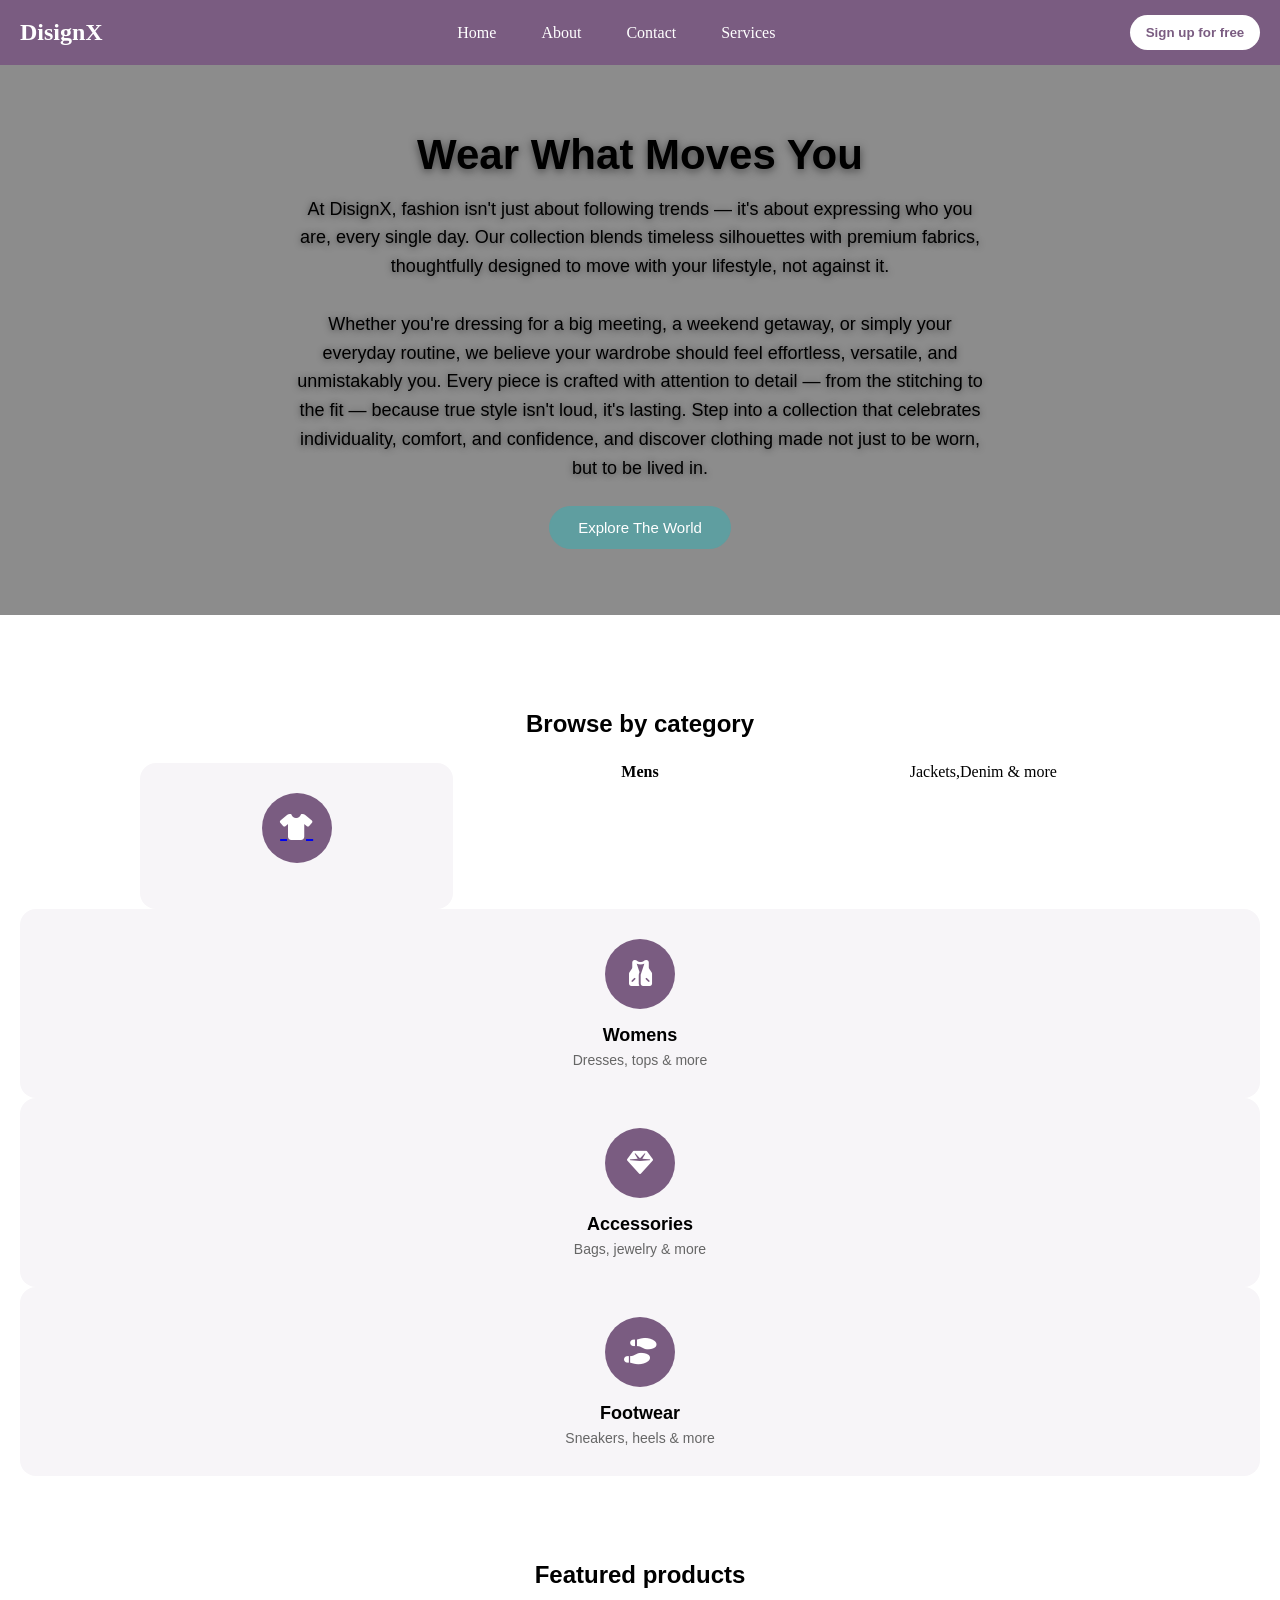
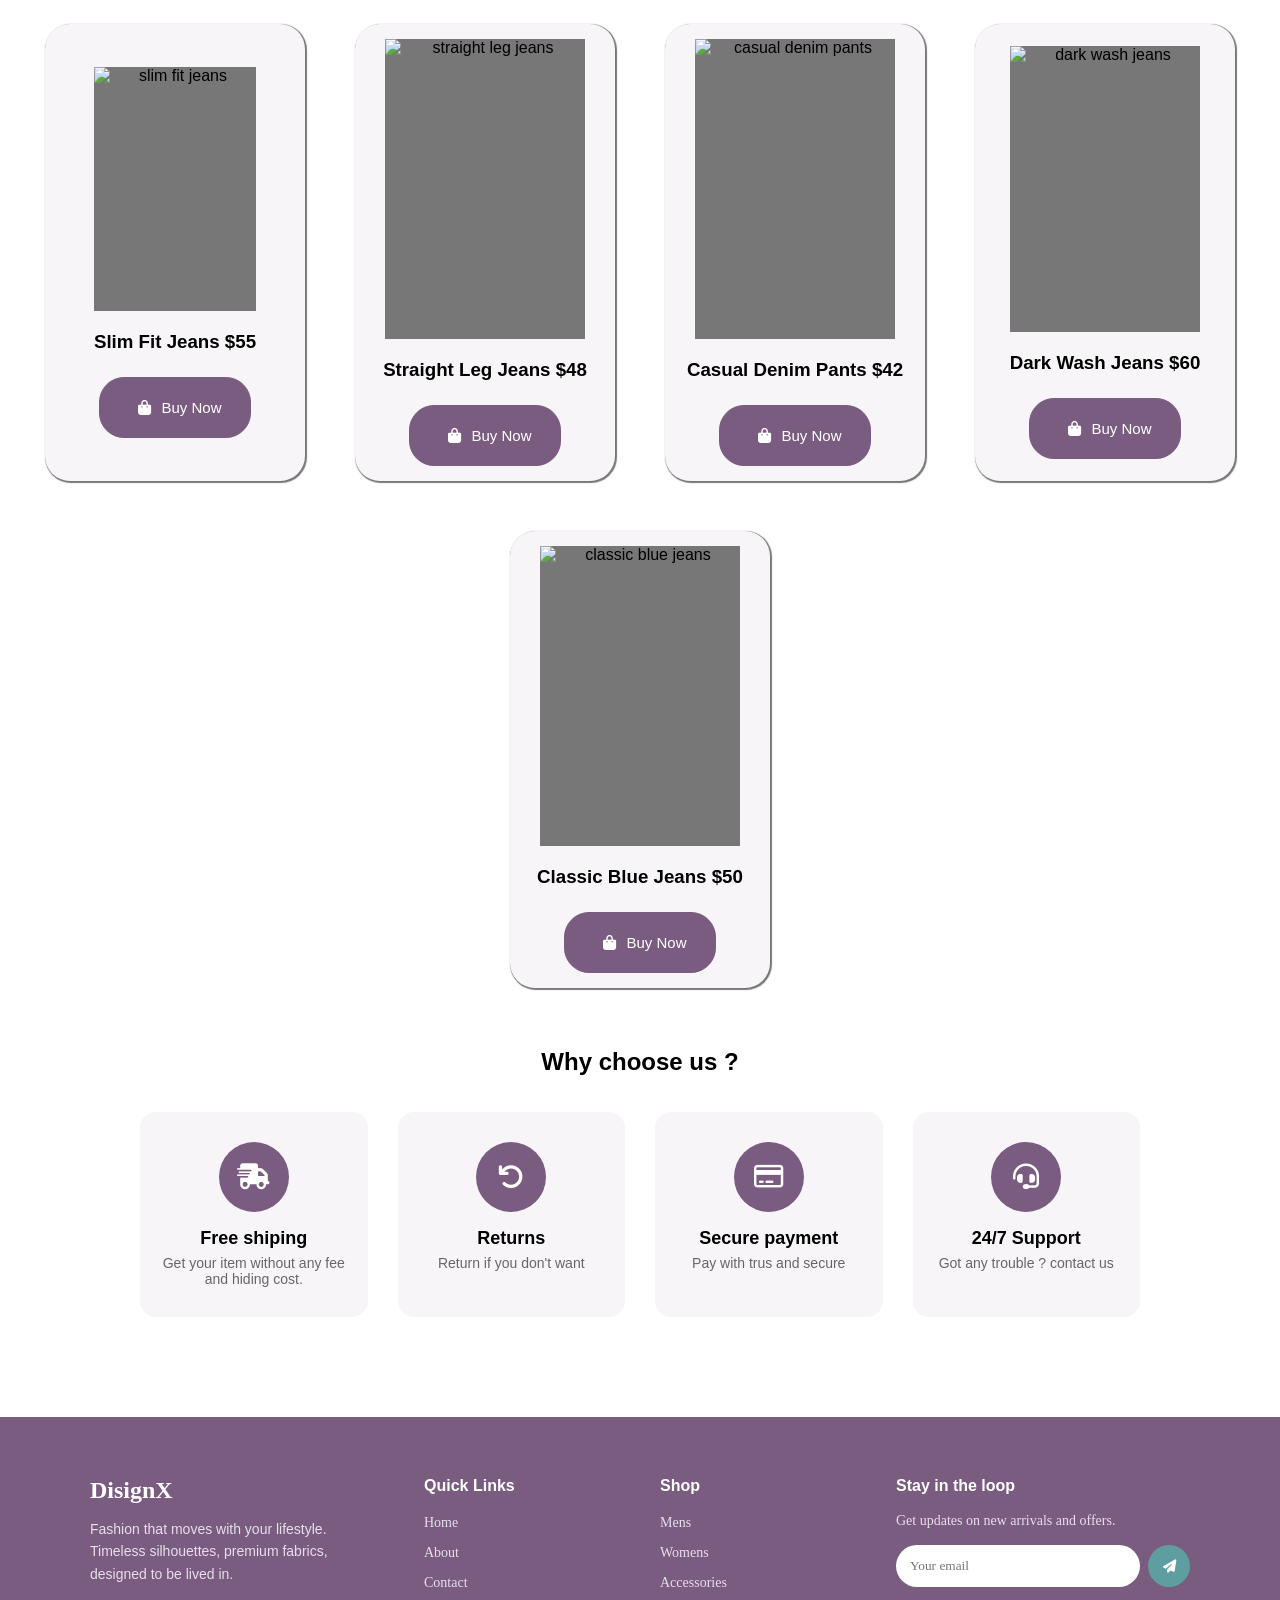
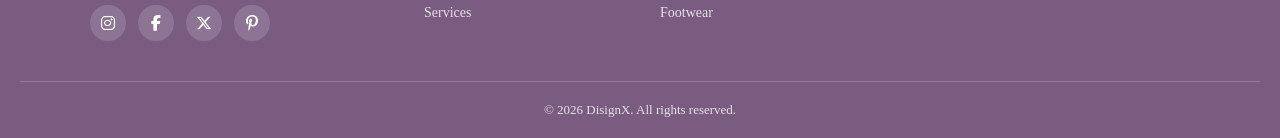
==== index.html @ 7d454eb6 "Wrap mens category card in anchor tag" ====
<!DOCTYPE html>
<html lang="en">
<head>
    <meta charset="UTF-8">
    <meta name="viewport" content="width=device-width, initial-scale=1.0">
    <link rel="stylesheet" href="index.css">
    <link rel="stylesheet" href="https://cdnjs.cloudflare.com/ajax/libs/font-awesome/6.7.2/css/all.min.css">
    <title>DisignX</title>
</head>
<body>

<nav id="navBAR">

    <h2 class="logo">DisignX</h2>
    <button class="menu-btn" onclick="navfunction()">
        <i class="fa-solid fa-bars"></i>
    </button>

    <ul class="nav-links">
        <li><a href="#">Home</a></li>
        <li><a href="#">About</a></li>
        <li><a href="#">Contact</a></li>
        <li><a href="#">Services</a></li>
    </ul>

    <button class="signUpBTN">Sign up for free</button>

</nav>

 <div class="hero-banner">
    <div class="hero-content">
        <h1>Wear What Moves You</h1>
        <p>At DisignX, fashion isn't just about following trends — it's about expressing who you are, every single day. Our collection blends timeless silhouettes with premium fabrics, thoughtfully designed to move with your lifestyle, not against it.
        <br><br>
        Whether you're dressing for a big meeting, a weekend getaway, or simply your everyday routine, we believe your wardrobe should feel effortless, versatile, and unmistakably you. Every piece is crafted with attention to detail — from the stitching to the fit — because true style isn't loud, it's lasting. Step into a collection that celebrates individuality, comfort, and confidence, and discover clothing made not just to be worn, but to be lived in.</p>
        <button class="hero-btn">Explore The World</button>
    </div>
 </div>
   <section class="category">
    <h2 class="section-title">Browse by category</h2>
    <div class="sub-categories">
         <div class="category-card"><a href="mens.html">
            <div class="icon"><i class="fa-solid fa-shirt"></i></div></a></div>
            <h4>Mens</h4>
            <p>Jackets,Denim & more</p>
        </div>
         <div class="category-card">
            <div class="icon"><i class="fa-solid fa-vest"></i></div>
            <h4>Womens</h4>
            <p>Dresses, tops & more</p>
        </div>
         <div class="category-card">
            <div class="icon"><i class="fa-solid fa-gem"></i></div>
            <h4>Accessories</h4>
            <p>Bags, jewelry & more</p>
        </div>
         <div class="category-card">
            <div class="icon"><i class="fa-solid fa-shoe-prints"></i></div>
            <h4>Footwear</h4>
            <p>Sneakers, heels & more</p>
        </div>
    </div>
   </section>
   <!-- futered card section-->
   <section class="featured">
  <h2>Featured products</h2>
  <div class="featured-grid">
    <div class="featured-card">
      <div class="card-img">
        <img src="https://images.unsplash.com/photo-1714143136372-ddaf8b606da7?w=400&h=500&fit=crop" alt="slim fit jeans">
        <h3>Slim Fit Jeans $55</h3>
        <button><i class="fa-solid fa-bag-shopping"></i>Buy Now</button>
      </div>
    </div>
    <div class="featured-card">
      <div class="card-img">
        <img src="https://images.unsplash.com/photo-1714143136361-386dae5672e2?w=400&h=500&fit=crop" alt="straight leg jeans">
        <h3>Straight Leg Jeans $48</h3>
        <button><i class="fa-solid fa-bag-shopping"></i>Buy Now</button>
      </div>
    </div>
    <div class="featured-card">
      <div class="card-img">
        <img src="https://images.unsplash.com/photo-1548883354-7622d03aca27?w=400&h=500&fit=crop" alt="casual denim pants">
        <h3>Casual Denim Pants $42</h3>
        <button><i class="fa-solid fa-bag-shopping"></i>Buy Now</button>
      </div>
    </div>
    <div class="featured-card">
      <div class="card-img">
        <img src="https://images.unsplash.com/photo-1629244032690-1c243449f90a?w=400&h=500&fit=crop" alt="dark wash jeans">
        <h3>Dark Wash Jeans $60</h3>
        <button><i class="fa-solid fa-bag-shopping"></i>Buy Now</button>
      </div>
    </div>
    <div class="featured-card">
      <div class="card-img">
        <img src="https://images.unsplash.com/photo-1585820117003-4d6aafa444ac?w=400&h=500&fit=crop" alt="classic blue jeans">
        <h3>Classic Blue Jeans $50</h3>
        <button><i class="fa-solid fa-bag-shopping"></i>Buy Now</button>
      </div>
    </div>
  </div>
</section>
  <section class="trust">
    <h2>Why choose us ?</h2><br><br>
     <div class="sub-categories">
        <div class="category-card">
            <div class="icon"><i class="fa-solid fa-truck-fast"></i></div>
            <h4>Free shiping</h4>
            <p>Get your item without any fee and hiding cost.</p>
        </div>
         <div class="category-card">
            <div class="icon"><i class="fa-solid fa-arrow-rotate-left"></i></div>
            <h4>Returns</h4>
            <p>Return if you don't want</p>
        </div>
         <div class="category-card">
            <div class="icon"><i class="fa-regular fa-credit-card"></i></div>
            <h4>Secure payment</h4>
            <p>Pay with trus and secure</p>
        </div>
         <div class="category-card">
            <div class="icon"><i class="fa-solid fa-headset"></i></div>
            <h4>24/7 Support</h4>
            <p>Got any trouble ? contact us
            </p>
        </div>
    </div>
  </section>
  <footer class="site-footer">
  <div class="footer-grid">
    <div class="footer-col footer-brand">
      <h2 class="logo">DisignX</h2>
      <p>Fashion that moves with your lifestyle. Timeless silhouettes, premium fabrics, designed to be lived in.</p>
      <div class="footer-socials">
        <a href="#"><i class="fa-brands fa-instagram"></i></a>
        <a href="#"><i class="fa-brands fa-facebook-f"></i></a>
        <a href="#"><i class="fa-brands fa-x-twitter"></i></a>
        <a href="#"><i class="fa-brands fa-pinterest-p"></i></a>
      </div>
    </div>

    <div class="footer-col">
      <h4>Quick Links</h4>
      <ul>
        <li><a href="#">Home</a></li>
        <li><a href="#">About</a></li>
        <li><a href="#">Contact</a></li>
        <li><a href="#">Services</a></li>
      </ul>
    </div>

    <div class="footer-col">
      <h4>Shop</h4>
      <ul>
        <li><a href="#">Mens</a></li>
        <li><a href="#">Womens</a></li>
        <li><a href="#">Accessories</a></li>
        <li><a href="#">Footwear</a></li>
      </ul>
    </div>

    <div class="footer-col footer-newsletter">
      <h4>Stay in the loop</h4>
      <p>Get updates on new arrivals and offers.</p>
      <form class="newsletter-form" onsubmit="return false;">
        <input type="email" placeholder="Your email" required>
        <button type="submit"><i class="fa-solid fa-paper-plane"></i></button>
      </form>
    </div>
  </div>

  <div class="footer-bottom">
    <p>&copy; 2026 DisignX. All rights reserved.</p>
  </div>
</footer>
<script type="text/javascript">
    function navfunction() {
        const navLinks = document.querySelector('.nav-links');
        const icon = document.querySelector('.menu-btn i');

        navLinks.classList.toggle('active');

        if (navLinks.classList.contains('active')) {
            icon.classList.remove('fa-bars');
            icon.classList.add('fa-xmark');
        } else {
            icon.classList.remove('fa-xmark');
            icon.classList.add('fa-bars');
        }
    }
</script>
</body>
</html>
---- index.css ----
*{
    margin:0;
    padding:0;
    box-sizing:border-box;
}

body{
    font-family:Georgia, 'Times New Roman', Times, serif;
}

nav{
    background:#7a5c81;
    height:65px;
    display:flex;
    justify-content:space-between;
    align-items:center;
    padding:0 20px;
}

.logo{
    color:white;
}

.nav-links{
    list-style:none;
    display:flex;
    gap:25px;
}

.nav-links li{
    list-style:none;
}

.nav-links a{
    text-decoration:none;
    color:white;
    padding:10px;
    transition:.3s;
}

.nav-links a:hover{
    background:#777;
    border-radius:5px;
}

.signUpBTN{
    width:130px;
    height:35px;
    border:none;
    border-radius:25px;
    cursor:pointer;
    transition:.3s;
    background:white;
    color:#7a5c81;
    font-weight:bold;
}

.signUpBTN:hover{
    background:#8249de;
    color:white;
}

.menu-btn{
    display:none;
    background:none;
    border:none;
    color:white;
    font-size:28px;
    cursor:pointer;
}

/* HERO */

    .hero-banner{
    background:
        linear-gradient(rgba(0,0,0,.45), rgba(0,0,0,.45)),
        url("https://images.rawpixel.com/image_social_landscape/cHJpdmF0ZS9sci9pbWFnZXMvd2Vic2l0ZS8yMDIzLTEyL3Jhd3BpeGVsb2ZmaWNlNl9hX3dlYnNpdGVfZmFzaGlvbl9ob21lcGFnZV9wdXRfb25fd2hpdGVfYmFja2dyb185YmNkMmZkNi1jMzYwLTQ2YWUtYmUzZS04NzczNGVkMWViNDRfMS5qcGc.jpg");
    background-size: cover;
    background-position: center;
    background-repeat: no-repeat;
    min-height: 550px;
    display:flex;
    justify-content:center;
    align-items:center;
    text-align:center;
    padding:40px 20px;
}

.hero-content{
    max-width: 700px;
}

.hero-banner h1{
    font-family: 'Trebuchet MS', 'Lucida Sans Unicode', 'Lucida Grande', 'Lucida Sans', Arial, sans-serif;
    font-size: 42px;
    color: black;
    text-shadow: 0 2px 8px rgba(0,0,0,.55);
    margin-bottom: 16px;
}

.hero-banner p{
    font-size: 18px;
    line-height: 1.6;
    font-family: 'Gill Sans', 'Gill Sans MT', Calibri, 'Trebuchet MS', sans-serif;
    color: black;
    text-shadow: 0 1px 6px rgba(0,0,0,.5);
}

.hero-btn{
    margin-top: 24px;
    padding: 12px 28px;
    font-size: 15px;
    background-color: cadetblue;
    color: white;
    border: 0.5px solid cadetblue;
    border-radius: 25px;
    cursor:pointer;
    transition: 0.4s ease;
}

.hero-btn:hover{
    background: transparent;
    color: black;
}
.section-title{
    text-align: center;
    font-family: Verdana, Geneva, Tahoma, sans-serif;
    margin: 10px;
    padding: 15px;
}
.category{
     padding: 70px 20px;
     text-align: center;
}
.sub-categories{
    display: grid;
    grid-template-columns: repeat(auto-fit, minmax(200px, 1fr));
    gap: 30px;
    max-width: 1000px;
    margin: 0 auto;
}
.category-card{
    padding: 30px 20px;
    border-radius: 16px;
    background: #f7f5f8;
    cursor: pointer;
    transition: transform .3s ease, box-shadow .3s ease;
    
}
.category-card i{
    width: 70px;
    height: 70px;
    margin: 0 auto 16px;
    border-radius: 50%;
    background: #7a5c81;
    color: white;
    font-size: 26px;
    display: flex;
    align-items: center;
    justify-content: center;
    transition: background .3s ease, transform .3s ease;

}
.category-card h4{
    font-family: 'Trebuchet MS', 'Lucida Sans Unicode', Arial, sans-serif;
    font-size: 18px;
    margin-bottom: 6px;
}

.category-card p{
    font-family: 'Gill Sans', 'Gill Sans MT', Calibri, sans-serif;
    font-size: 14px;
    color: #666;
}
.category-card:hover{
    transform: translateY(-8px);
    box-shadow: 0 12px 24px rgba(122,92,129,0.2);
}
.category-card:hover i{
    background-color: cadetblue;
}
.featured-grid {
  display: flex;
  flex-wrap: wrap;
  justify-content: center;
  gap: 10px;
}

.featured h2 {
  padding: 15px 25px;
  text-align: center;
  font-family: 'Segoe UI', Tahoma, Geneva, Verdana, sans-serif;
}

.featured-card {
  overflow: hidden;
  padding: 15px;
  margin: 20px;
  text-align: center;
  font-family: Verdana, Geneva, Tahoma, sans-serif;
  width: 260px;
  max-width: 100%;
  background-color: #f7f5f8;
  border-radius: 25px;
  box-shadow: #777 1px 1px 1px 1px ;
  display: flex;
  justify-content: center;
  align-items: center;
  transition: transform 0.4s ease;
}

.featured-card:hover {
  transform: scale(1.05);
}

.featured-card button {
  margin-top: 24px;
  padding: 12px 28px;
  font-size: 15px;
  background-color: #7a5c81;
  color: white;
  border: 1px solid #7a5c81;
  border-radius: 25px;
  cursor: pointer;
  transition: 0.4s ease;
}
.fa-bag-shopping{
    font-size: 15px;
    margin: 5px;
    padding: 5px;
}
.featured-card button:hover {
  background: transparent;
  color: black;
}

.card-img img {
  width: 100%;
  max-width: 200px;
  height: auto;
  aspect-ratio: 2 / 3;
  margin: 0 auto 20px;
  background-color: #777;
  display: block;
  object-fit: cover;
}
.trust{
    padding: 40px 50px;
    text-align: center;
    font-family: Arial, Helvetica, sans-serif;
}
.site-footer{
    background: #7a5c81;
    color: white;
    padding: 60px 20px 0;
    margin-top: 60px;
}

.footer-grid{
    display: grid;
    grid-template-columns: 1.5fr 1fr 1fr 1.5fr;
    gap: 40px;
    max-width: 1100px;
    margin: 0 auto;
    padding-bottom: 40px;
}

.footer-col h4{
    font-family: 'Trebuchet MS', 'Lucida Sans Unicode', Arial, sans-serif;
    margin-bottom: 18px;
    font-size: 16px;
}

.footer-brand .logo{
    margin-bottom: 14px;
}

.footer-brand p{
    font-family: 'Gill Sans', 'Gill Sans MT', Calibri, sans-serif;
    font-size: 14px;
    line-height: 1.6;
    color: #e6e0e8;
    margin-bottom: 20px;
}

.footer-socials{
    display: flex;
    gap: 12px;
}

.footer-socials a{
    width: 36px;
    height: 36px;
    border-radius: 50%;
    background: rgba(255,255,255,0.15);
    color: white;
    display: flex;
    align-items: center;
    justify-content: center;
    text-decoration: none;
    transition: background .3s ease, transform .3s ease;
}

.footer-socials a:hover{
    background: cadetblue;
    transform: translateY(-3px);
}

.footer-col ul{
    list-style: none;
}

.footer-col ul li{
    margin-bottom: 12px;
}

.footer-col ul li a{
    color: #e6e0e8;
    text-decoration: none;
    font-size: 14px;
    transition: color .3s ease;
}

.footer-col ul li a:hover{
    color: white;
    text-decoration: underline;
}

.footer-newsletter p{
    font-size: 14px;
    color: #e6e0e8;
    margin-bottom: 16px;
}

.newsletter-form{
    display: flex;
    gap: 8px;
}

.newsletter-form input{
    flex: 1;
    padding: 10px 14px;
    border-radius: 25px;
    border: none;
    outline: none;
    font-family: inherit;
}

.newsletter-form button{
    width: 42px;
    height: 42px;
    border-radius: 50%;
    border: none;
    background: cadetblue;
    color: white;
    cursor: pointer;
    transition: background .3s ease;
    flex-shrink: 0;
}

.newsletter-form button:hover{
    background: white;
    color: cadetblue;
}

.footer-bottom{
    border-top: 1px solid rgba(255,255,255,0.2);
    text-align: center;
    padding: 20px 0;
    font-size: 13px;
    color: #e6e0e8;
}

@media (max-width: 768px){
    .footer-grid{
        grid-template-columns: 1fr 1fr;
    }
    .footer-brand, .footer-newsletter{
        grid-column: span 2;
    }
}

@media (max-width: 480px){
    .footer-grid{
        grid-template-columns: 1fr;
    }
    .footer-brand, .footer-newsletter{
        grid-column: span 1;
    }
}
@media (max-width: 600px) {
  .featured-grid {
    gap: 16px;
  }
  .featured-card {
    width: 100%;
    max-width: 320px;
  }
}@media (max-width:768px){

    nav{
        flex-wrap:wrap;
        height:auto;
        padding:15px 20px;
    }

    .menu-btn{
        display:block;
    }

    .nav-links{
        width:100%;
        flex-direction:column;
        align-items:center;

        max-height:0;
        overflow:hidden;
        opacity:0;
        transform:translateY(-10px);

        transition: max-height .4s ease, opacity .3s ease, transform .3s ease, margin-top .4s ease;
        margin-top:0;
    }

    .nav-links.active{
        max-height:300px;
        opacity:1;
        transform:translateY(0);
        margin-top:20px;
    }

    .nav-links li{
        margin:10px 0;
    }

    .signUpBTN{
        display:block;
        margin:18px auto;
    }

    .menu-btn i{
        transition: transform .3s ease;
    }

    .hero-banner h1{
        font-size: 30px;
    }

    .hero-banner p{
        font-size: 16px;
    }

    .sub-categories{
        grid-template-columns: repeat(auto-fit, minmax(150px, 1fr));
    }
}
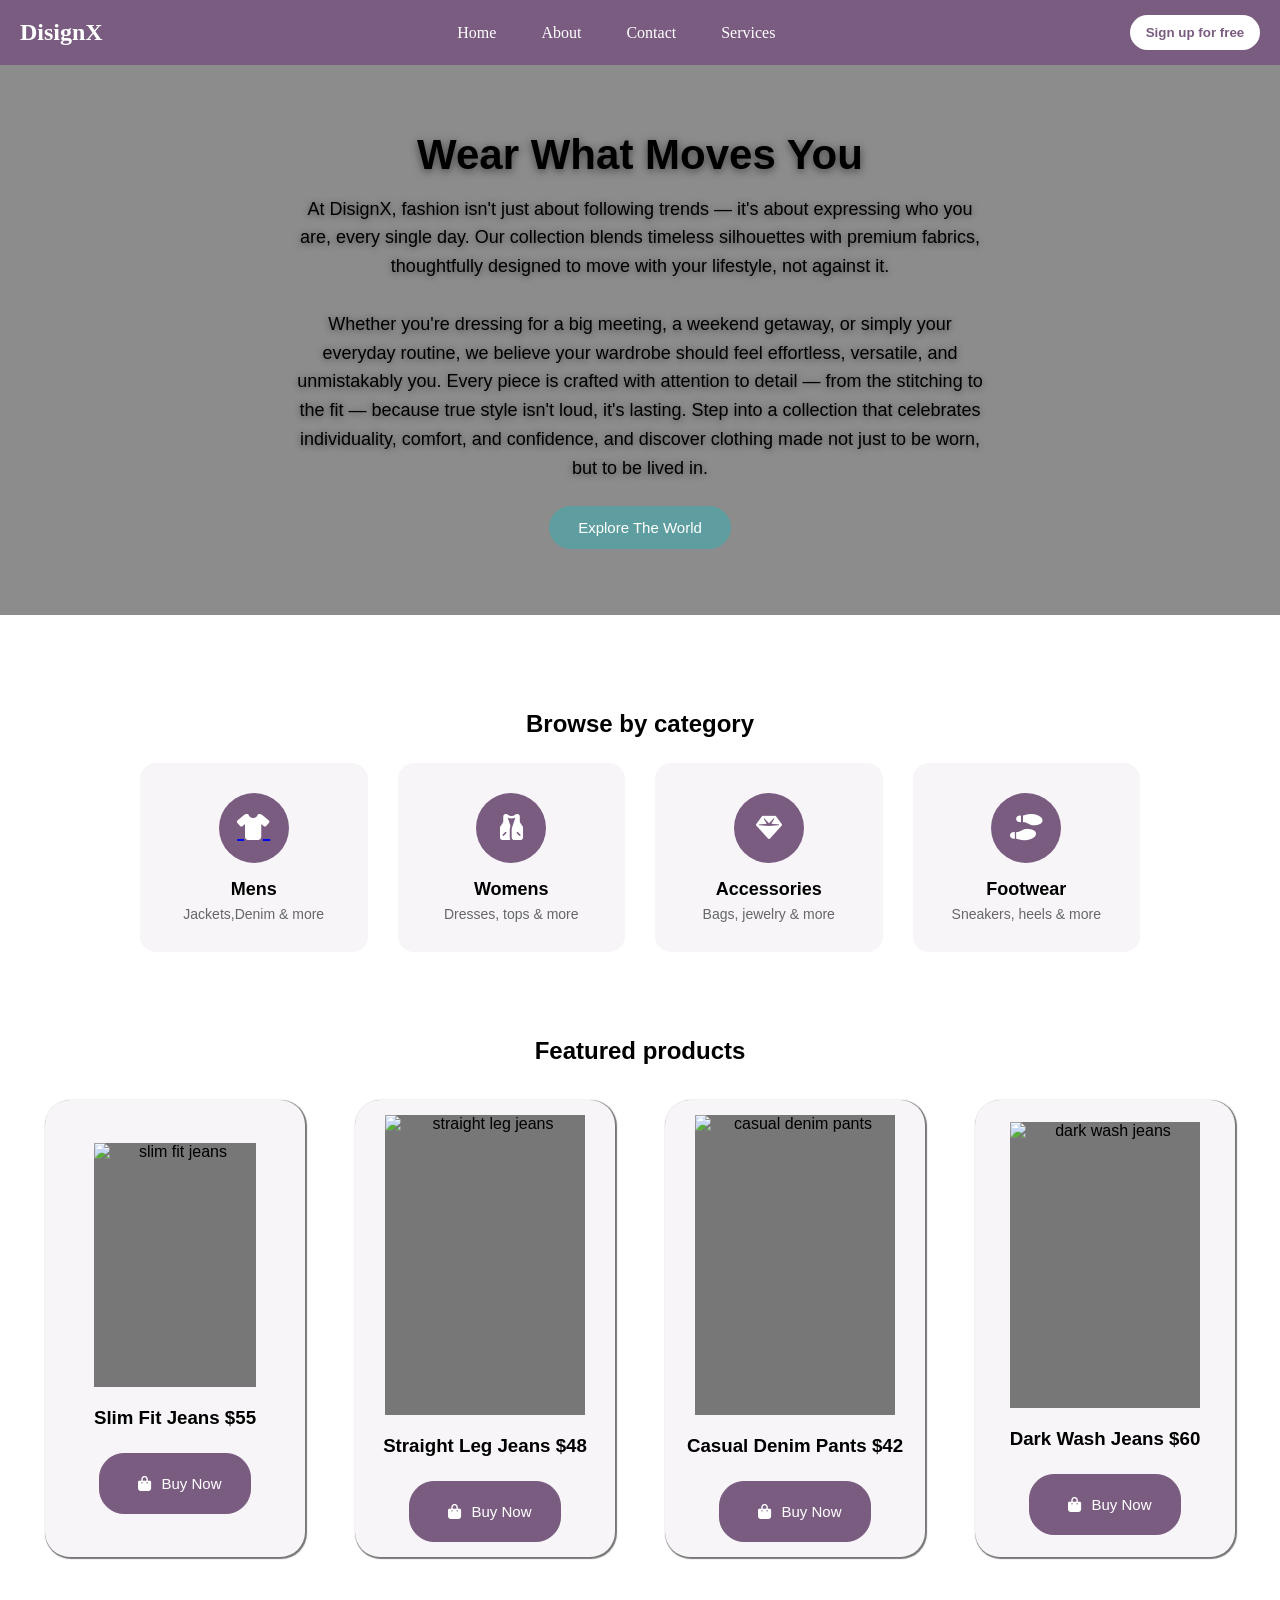
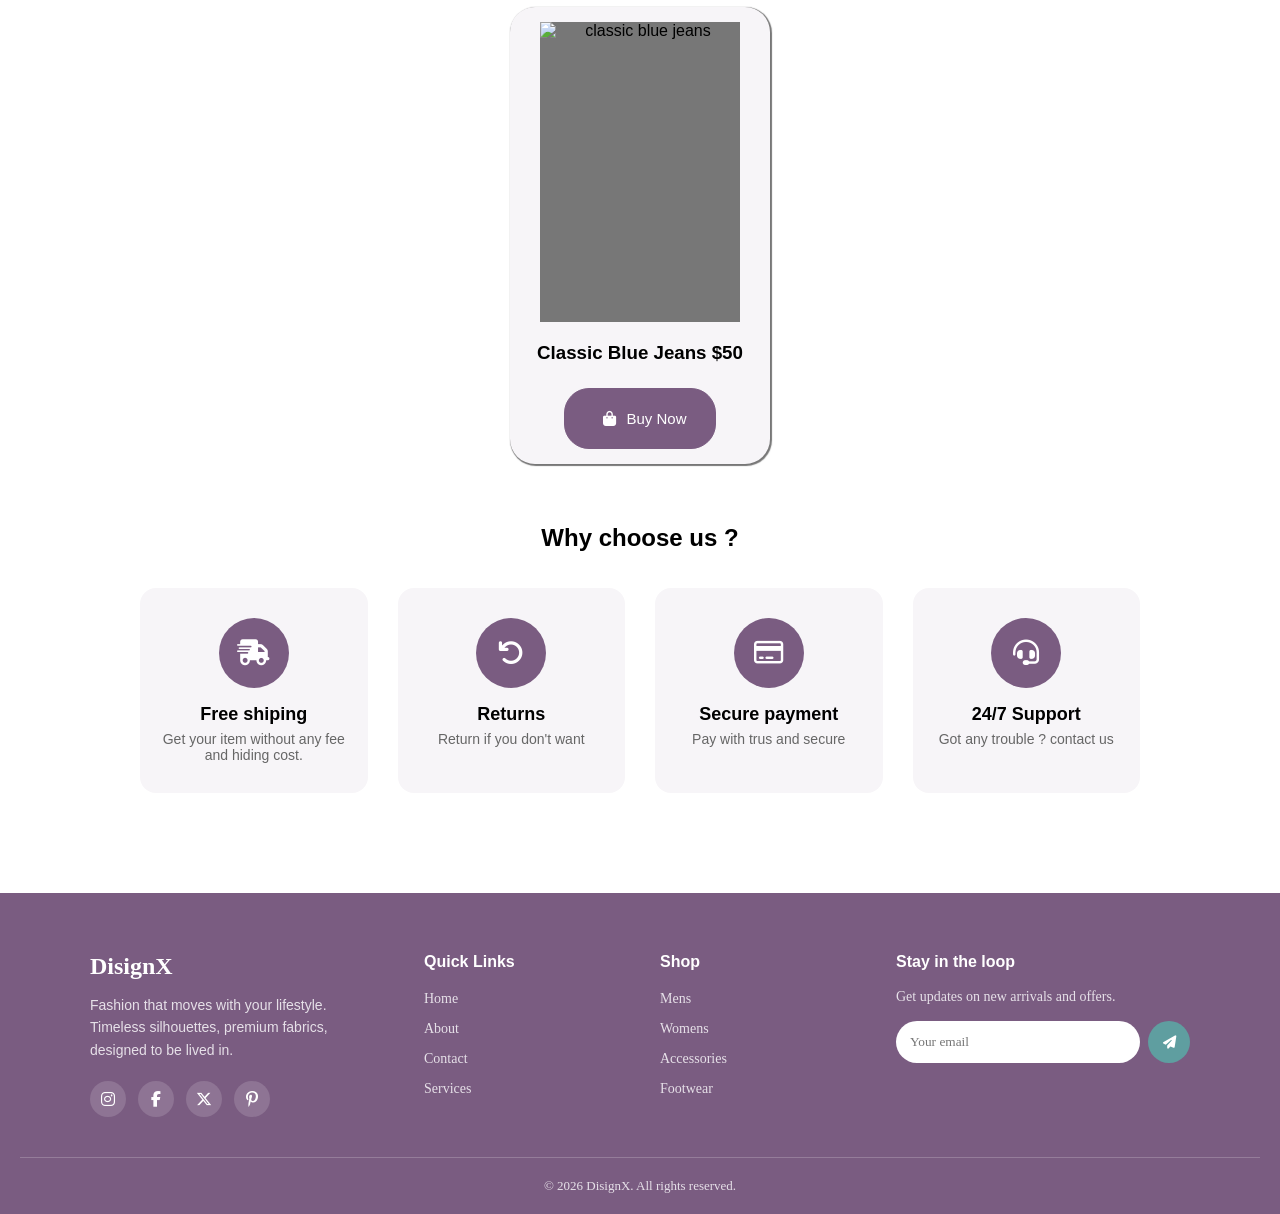
==== commit 7521c540: "Refactor category cards in index.html" ====
--- a/index.html
+++ b/index.html
@@ -5,7 +5,20 @@
     <meta name="viewport" content="width=device-width, initial-scale=1.0">
     <link rel="stylesheet" href="index.css">
     <link rel="stylesheet" href="https://cdnjs.cloudflare.com/ajax/libs/font-awesome/6.7.2/css/all.min.css">
-    <title>DisignX</title>
+    <title>DisignX | Premium Fashion Store for Men & Women</title>
+    <meta name="description" content="Shop premium clothing for men and women at DisignX. Discover jeans, jackets, accessories, footwear, and timeless fashion at affordable prices.">
+    <meta name="keywords" content="fashion, clothing, men's fashion, women's fashion, jeans, jackets, online clothing store">
+    <meta name="author" content="Randeepa Ganganath">
+    <meta property="og:title" content="DisignX">
+<meta property="og:description" content="Premium clothing for modern lifestyles.">
+<meta property="og:image" content="https://your-domain.com/images/cover.jpg">
+<meta property="og:type" content="website">
+<meta property="og:url" content="https://yourusername.github.io/DisignX/">
+    <meta name="twitter:card" content="summary_large_image">
+<meta name="twitter:title" content="DisignX">
+<meta name="twitter:description" content="Premium clothing for men and women.">
+<meta name="twitter:image" content="https://your-domain.com/images/cover.jpg">
+    <link rel="icon" href="favicon.ico">
 </head>
 <body>
 
@@ -39,27 +52,31 @@
    <section class="category">
     <h2 class="section-title">Browse by category</h2>
     <div class="sub-categories">
-         <div class="category-card"><a href="mens.html">
-            <div class="icon"><i class="fa-solid fa-shirt"></i></div></a></div>
-            <h4>Mens</h4>
-            <p>Jackets,Denim & more</p>
-        </div>
-         <div class="category-card">
-            <div class="icon"><i class="fa-solid fa-vest"></i></div>
-            <h4>Womens</h4>
-            <p>Dresses, tops & more</p>
-        </div>
-         <div class="category-card">
-            <div class="icon"><i class="fa-solid fa-gem"></i></div>
-            <h4>Accessories</h4>
-            <p>Bags, jewelry & more</p>
-        </div>
-         <div class="category-card">
-            <div class="icon"><i class="fa-solid fa-shoe-prints"></i></div>
-            <h4>Footwear</h4>
-            <p>Sneakers, heels & more</p>
-        </div>
-    </div>
+    <div class="category-card">
+        <a href="mens.html">
+            <div class="icon">
+                <i class="fa-solid fa-shirt"></i>
+            </div>
+        </a>
+        <h4>Mens</h4>
+        <p>Jackets,Denim & more</p>
+    </div>
+    <div class="category-card">
+        <div class="icon"><i class="fa-solid fa-vest"></i></div>
+        <h4>Womens</h4>
+        <p>Dresses, tops & more</p>
+    </div>
+    <div class="category-card">
+        <div class="icon"><i class="fa-solid fa-gem"></i></div>
+        <h4>Accessories</h4>
+        <p>Bags, jewelry & more</p>
+    </div>
+    <div class="category-card">
+        <div class="icon"><i class="fa-solid fa-shoe-prints"></i></div>
+        <h4>Footwear</h4>
+        <p>Sneakers, heels & more</p>
+    </div>
+</div>
    </section>
    <!-- futered card section-->
    <section class="featured">
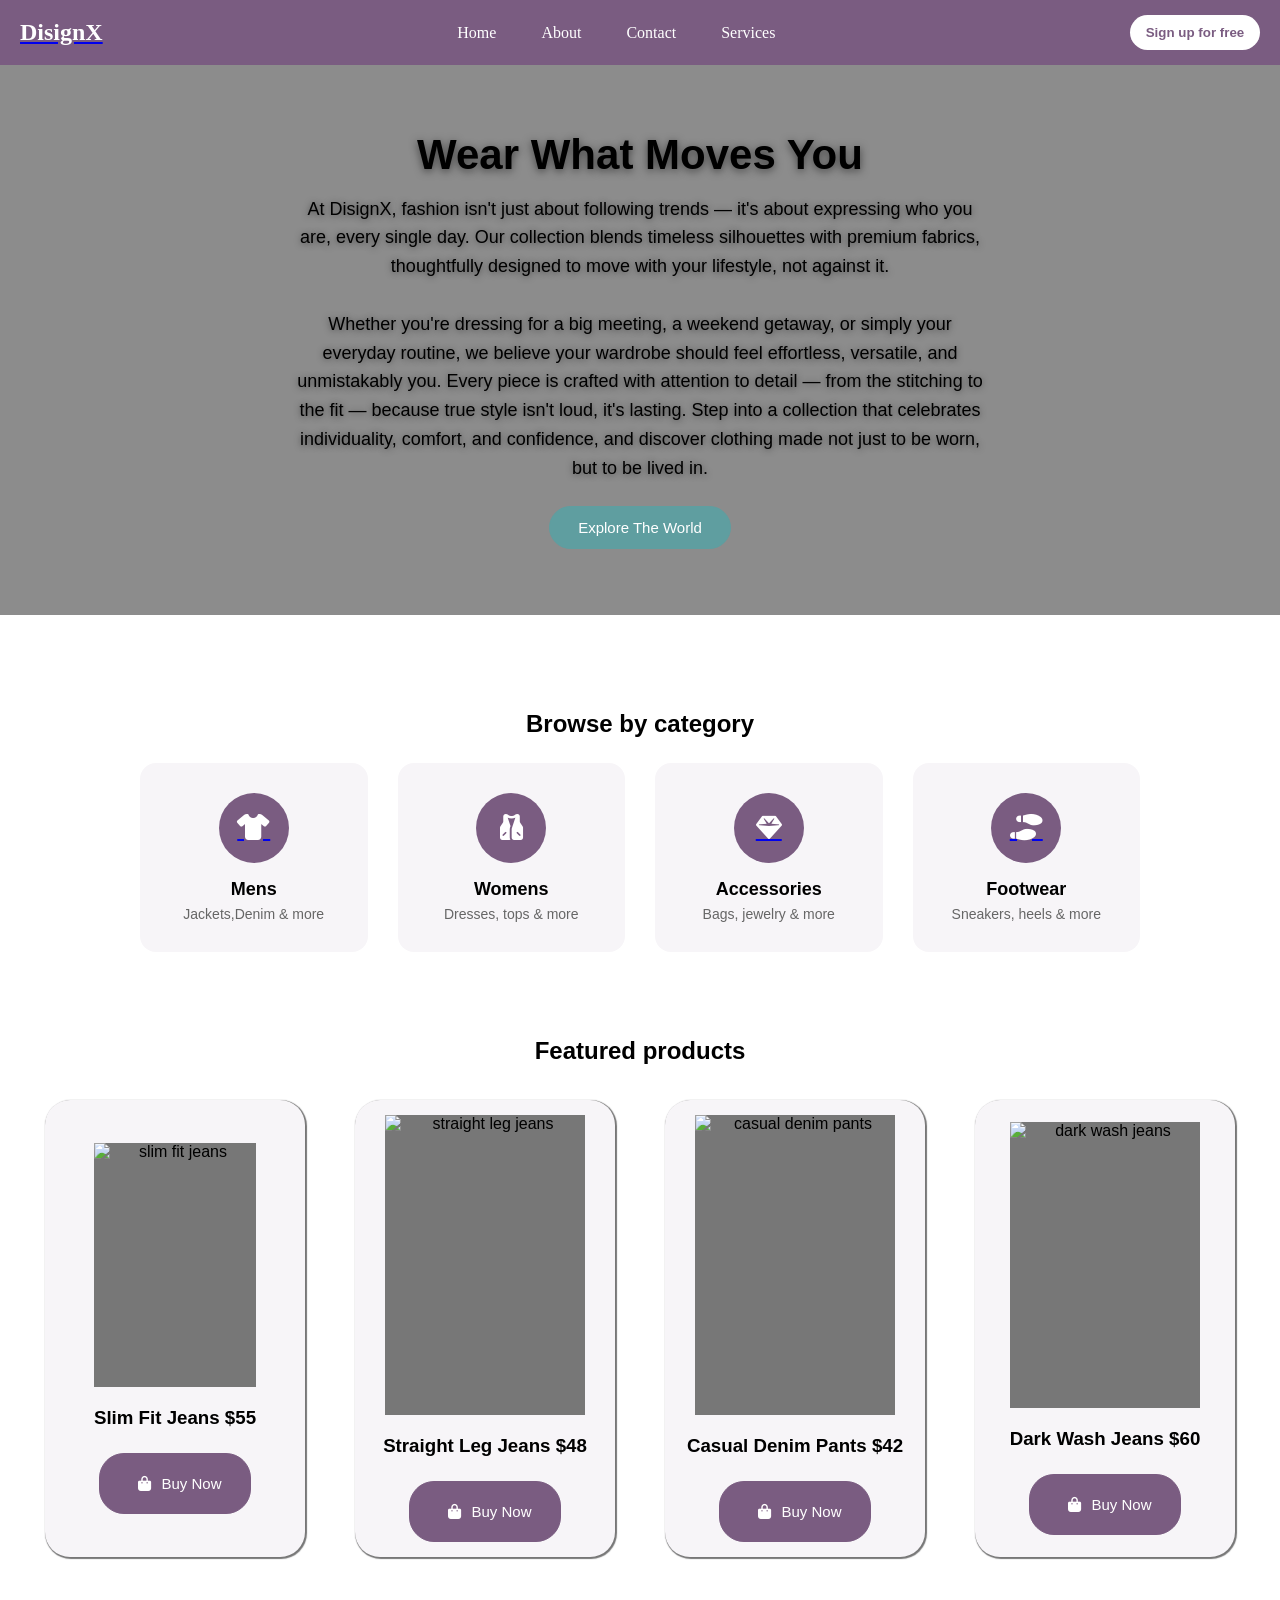
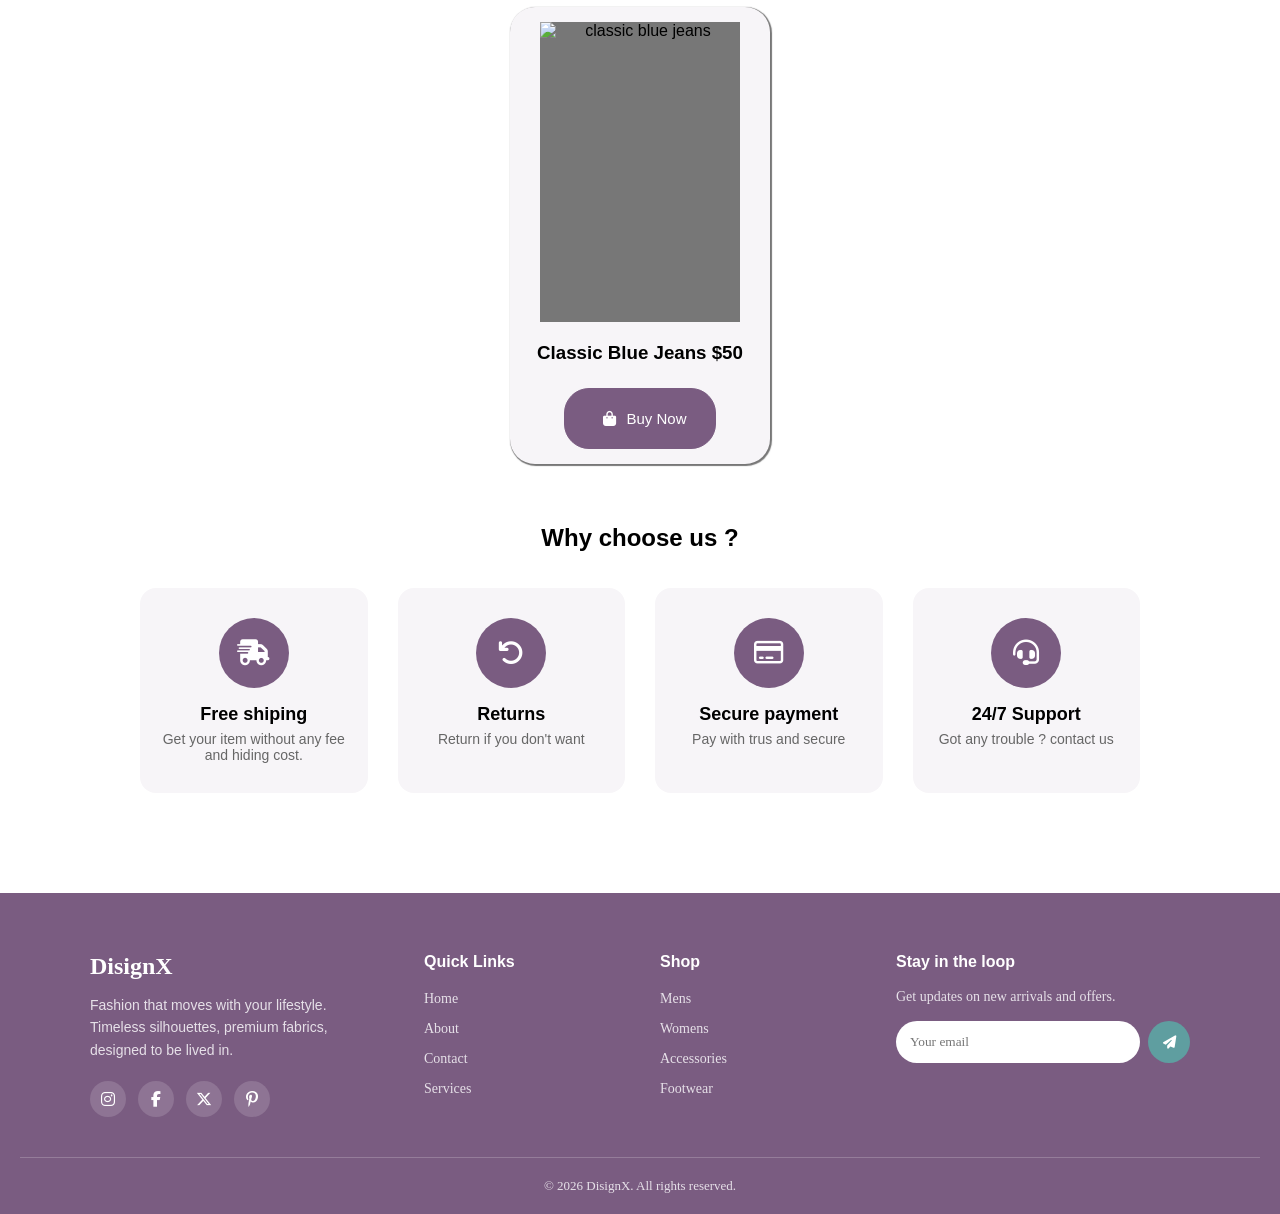
==== commit ee1ece23: "Wrap logo and category icons in anchor tags" ====
--- a/index.html
+++ b/index.html
@@ -6,31 +6,19 @@
     <link rel="stylesheet" href="index.css">
     <link rel="stylesheet" href="https://cdnjs.cloudflare.com/ajax/libs/font-awesome/6.7.2/css/all.min.css">
     <title>DisignX | Premium Fashion Store for Men & Women</title>
-    <meta name="description" content="Shop premium clothing for men and women at DisignX. Discover jeans, jackets, accessories, footwear, and timeless fashion at affordable prices.">
-    <meta name="keywords" content="fashion, clothing, men's fashion, women's fashion, jeans, jackets, online clothing store">
-    <meta name="author" content="Randeepa Ganganath">
-    <meta property="og:title" content="DisignX">
-<meta property="og:description" content="Premium clothing for modern lifestyles.">
-<meta property="og:image" content="https://your-domain.com/images/cover.jpg">
-<meta property="og:type" content="website">
-<meta property="og:url" content="https://yourusername.github.io/DisignX/">
-    <meta name="twitter:card" content="summary_large_image">
-<meta name="twitter:title" content="DisignX">
-<meta name="twitter:description" content="Premium clothing for men and women.">
-<meta name="twitter:image" content="https://your-domain.com/images/cover.jpg">
-    <link rel="icon" href="favicon.ico">
+    
 </head>
 <body>
 
 <nav id="navBAR">
-
-    <h2 class="logo">DisignX</h2>
+ <a href="index.html">
+    <h2 class="logo">DisignX</h2></a>
     <button class="menu-btn" onclick="navfunction()">
         <i class="fa-solid fa-bars"></i>
     </button>
 
     <ul class="nav-links">
-        <li><a href="#">Home</a></li>
+        <li><a href="index.html">Home</a></li>
         <li><a href="#">About</a></li>
         <li><a href="#">Contact</a></li>
         <li><a href="#">Services</a></li>
@@ -62,17 +50,20 @@
         <p>Jackets,Denim & more</p>
     </div>
     <div class="category-card">
-        <div class="icon"><i class="fa-solid fa-vest"></i></div>
+      <a href="womens.html">
+        <div class="icon"><i class="fa-solid fa-vest"></i></div></a>
         <h4>Womens</h4>
         <p>Dresses, tops & more</p>
     </div>
     <div class="category-card">
-        <div class="icon"><i class="fa-solid fa-gem"></i></div>
+      <a href="accessories.html">
+        <div class="icon"><i class="fa-solid fa-gem"></i></div></a>
         <h4>Accessories</h4>
         <p>Bags, jewelry & more</p>
     </div>
     <div class="category-card">
-        <div class="icon"><i class="fa-solid fa-shoe-prints"></i></div>
+      <a href="footwear.html">
+        <div class="icon"><i class="fa-solid fa-shoe-prints"></i></div></a>
         <h4>Footwear</h4>
         <p>Sneakers, heels & more</p>
     </div>
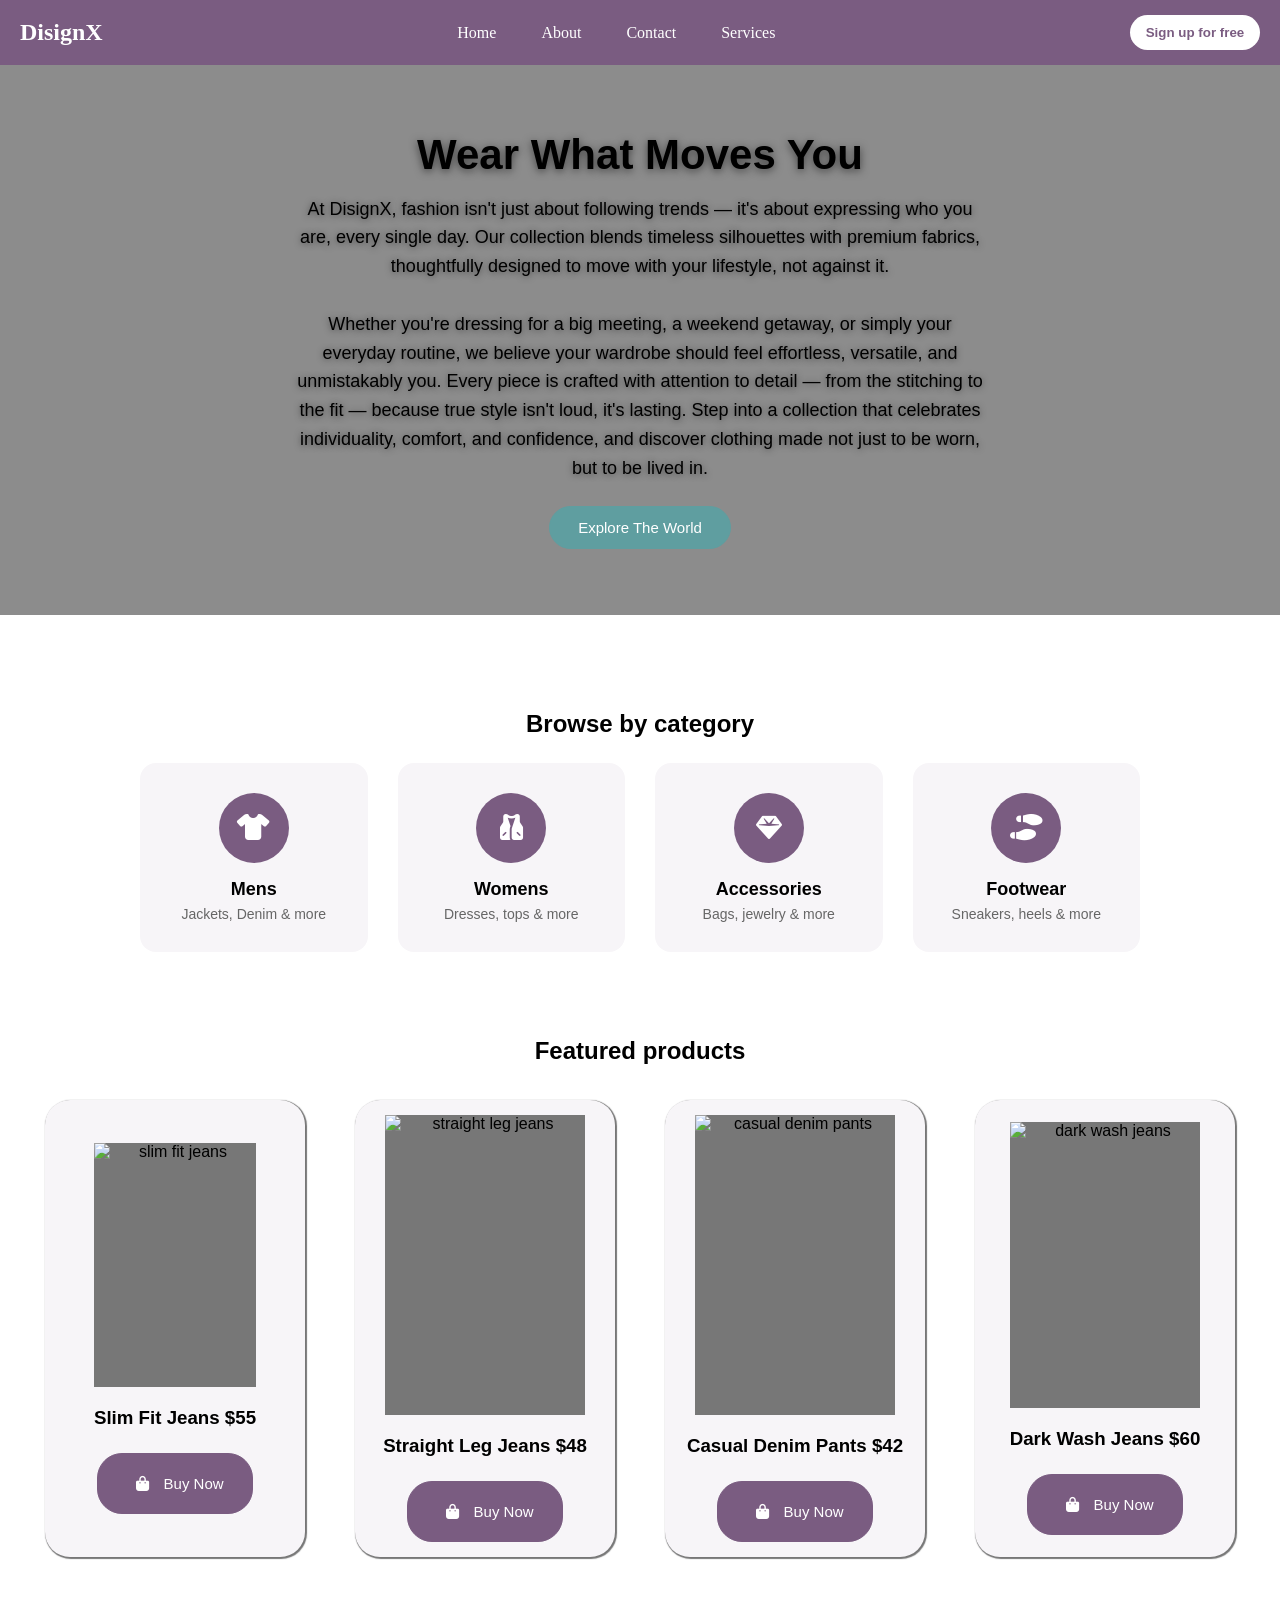
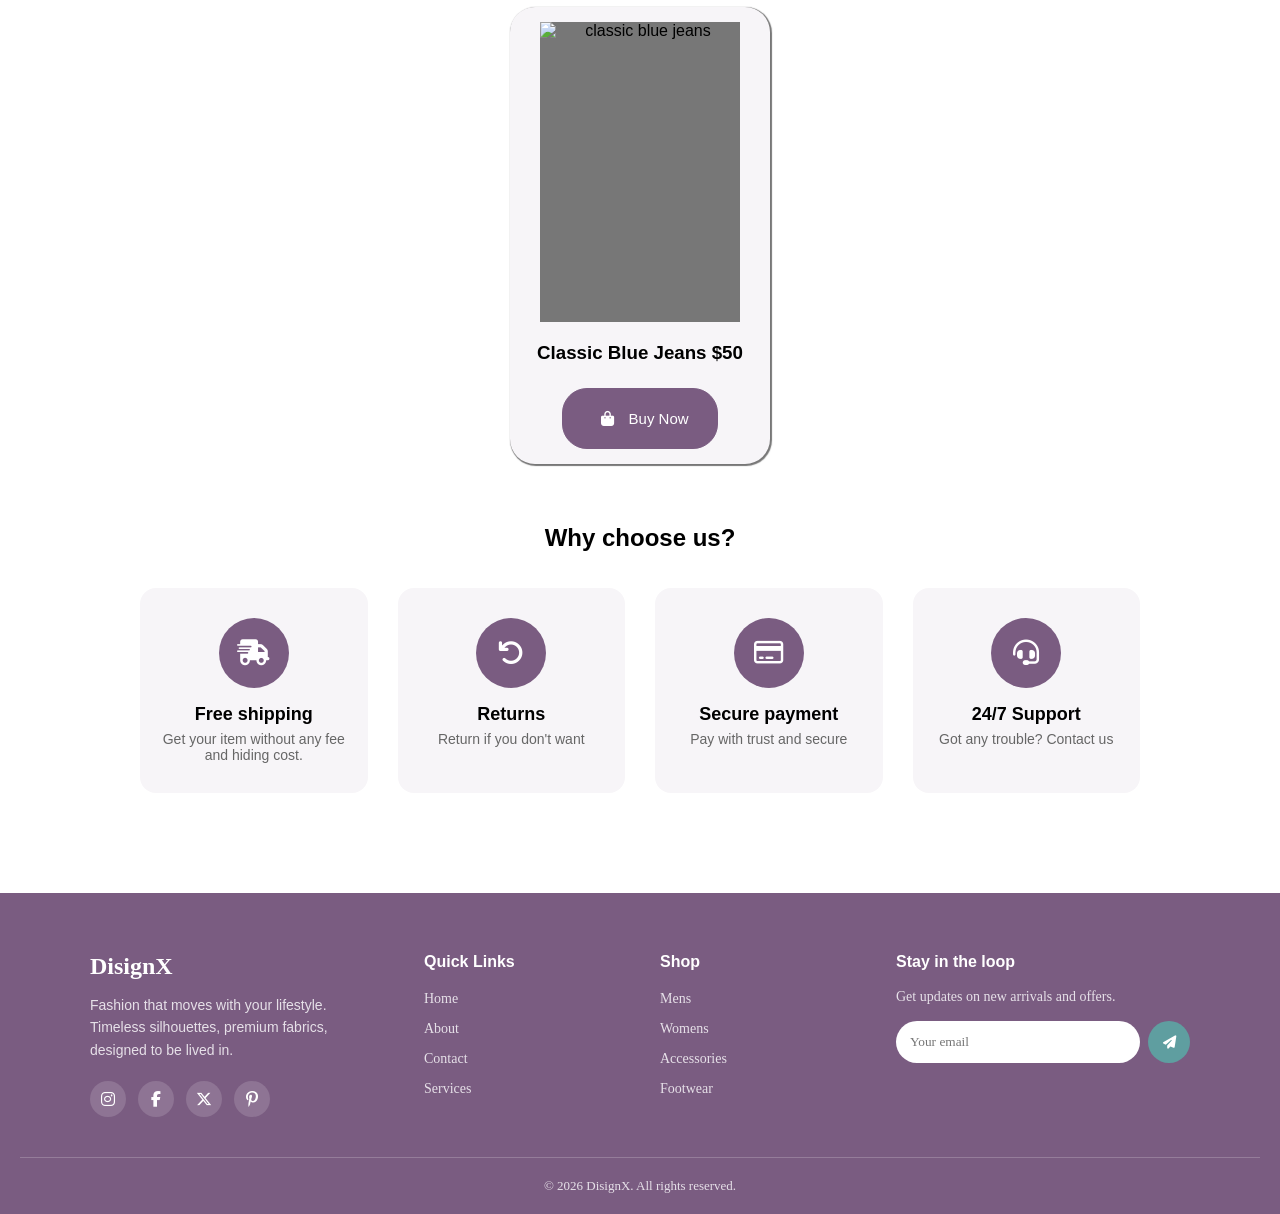
==== commit eef3b944: "Fix CSS stylesheet link path and clean up HTML formatting" ====
--- a/index.html
+++ b/index.html
@@ -3,16 +3,16 @@
 <head>
     <meta charset="UTF-8">
     <meta name="viewport" content="width=device-width, initial-scale=1.0">
-    <link rel="stylesheet" href="index.css">
+    <link rel="stylesheet" href="./index.css">
     <link rel="stylesheet" href="https://cdnjs.cloudflare.com/ajax/libs/font-awesome/6.7.2/css/all.min.css">
     <title>DisignX | Premium Fashion Store for Men & Women</title>
-    
 </head>
 <body>
 
 <nav id="navBAR">
- <a href="index.html">
-    <h2 class="logo">DisignX</h2></a>
+    <a href="index.html">
+        <h2 class="logo">DisignX</h2>
+    </a>
     <button class="menu-btn" onclick="navfunction()">
         <i class="fa-solid fa-bars"></i>
     </button>
@@ -25,10 +25,9 @@
     </ul>
 
     <button class="signUpBTN">Sign up for free</button>
-
 </nav>
 
- <div class="hero-banner">
+<div class="hero-banner">
     <div class="hero-content">
         <h1>Wear What Moves You</h1>
         <p>At DisignX, fashion isn't just about following trends — it's about expressing who you are, every single day. Our collection blends timeless silhouettes with premium fabrics, thoughtfully designed to move with your lifestyle, not against it.
@@ -36,153 +35,159 @@
         Whether you're dressing for a big meeting, a weekend getaway, or simply your everyday routine, we believe your wardrobe should feel effortless, versatile, and unmistakably you. Every piece is crafted with attention to detail — from the stitching to the fit — because true style isn't loud, it's lasting. Step into a collection that celebrates individuality, comfort, and confidence, and discover clothing made not just to be worn, but to be lived in.</p>
         <button class="hero-btn">Explore The World</button>
     </div>
- </div>
-   <section class="category">
+</div>
+
+<section class="category">
     <h2 class="section-title">Browse by category</h2>
     <div class="sub-categories">
-    <div class="category-card">
-        <a href="mens.html">
-            <div class="icon">
-                <i class="fa-solid fa-shirt"></i>
-            </div>
-        </a>
-        <h4>Mens</h4>
-        <p>Jackets,Denim & more</p>
-    </div>
-    <div class="category-card">
-      <a href="womens.html">
-        <div class="icon"><i class="fa-solid fa-vest"></i></div></a>
-        <h4>Womens</h4>
-        <p>Dresses, tops & more</p>
-    </div>
-    <div class="category-card">
-      <a href="accessories.html">
-        <div class="icon"><i class="fa-solid fa-gem"></i></div></a>
-        <h4>Accessories</h4>
-        <p>Bags, jewelry & more</p>
-    </div>
-    <div class="category-card">
-      <a href="footwear.html">
-        <div class="icon"><i class="fa-solid fa-shoe-prints"></i></div></a>
-        <h4>Footwear</h4>
-        <p>Sneakers, heels & more</p>
-    </div>
-</div>
-   </section>
-   <!-- futered card section-->
-   <section class="featured">
-  <h2>Featured products</h2>
-  <div class="featured-grid">
-    <div class="featured-card">
-      <div class="card-img">
-        <img src="https://images.unsplash.com/photo-1714143136372-ddaf8b606da7?w=400&h=500&fit=crop" alt="slim fit jeans">
-        <h3>Slim Fit Jeans $55</h3>
-        <button><i class="fa-solid fa-bag-shopping"></i>Buy Now</button>
-      </div>
-    </div>
-    <div class="featured-card">
-      <div class="card-img">
-        <img src="https://images.unsplash.com/photo-1714143136361-386dae5672e2?w=400&h=500&fit=crop" alt="straight leg jeans">
-        <h3>Straight Leg Jeans $48</h3>
-        <button><i class="fa-solid fa-bag-shopping"></i>Buy Now</button>
-      </div>
-    </div>
-    <div class="featured-card">
-      <div class="card-img">
-        <img src="https://images.unsplash.com/photo-1548883354-7622d03aca27?w=400&h=500&fit=crop" alt="casual denim pants">
-        <h3>Casual Denim Pants $42</h3>
-        <button><i class="fa-solid fa-bag-shopping"></i>Buy Now</button>
-      </div>
-    </div>
-    <div class="featured-card">
-      <div class="card-img">
-        <img src="https://images.unsplash.com/photo-1629244032690-1c243449f90a?w=400&h=500&fit=crop" alt="dark wash jeans">
-        <h3>Dark Wash Jeans $60</h3>
-        <button><i class="fa-solid fa-bag-shopping"></i>Buy Now</button>
-      </div>
-    </div>
-    <div class="featured-card">
-      <div class="card-img">
-        <img src="https://images.unsplash.com/photo-1585820117003-4d6aafa444ac?w=400&h=500&fit=crop" alt="classic blue jeans">
-        <h3>Classic Blue Jeans $50</h3>
-        <button><i class="fa-solid fa-bag-shopping"></i>Buy Now</button>
-      </div>
-    </div>
-  </div>
+        <div class="category-card">
+            <a href="mens.html">
+                <div class="icon">
+                    <i class="fa-solid fa-shirt"></i>
+                </div>
+            </a>
+            <h4>Mens</h4>
+            <p>Jackets, Denim & more</p>
+        </div>
+        <div class="category-card">
+            <a href="womens.html">
+                <div class="icon"><i class="fa-solid fa-vest"></i></div>
+            </a>
+            <h4>Womens</h4>
+            <p>Dresses, tops & more</p>
+        </div>
+        <div class="category-card">
+            <a href="accessories.html">
+                <div class="icon"><i class="fa-solid fa-gem"></i></div>
+            </a>
+            <h4>Accessories</h4>
+            <p>Bags, jewelry & more</p>
+        </div>
+        <div class="category-card">
+            <a href="footwear.html">
+                <div class="icon"><i class="fa-solid fa-shoe-prints"></i></div>
+            </a>
+            <h4>Footwear</h4>
+            <p>Sneakers, heels & more</p>
+        </div>
+    </div>
 </section>
-  <section class="trust">
-    <h2>Why choose us ?</h2><br><br>
-     <div class="sub-categories">
+
+<section class="featured">
+    <h2>Featured products</h2>
+    <div class="featured-grid">
+        <div class="featured-card">
+            <div class="card-img">
+                <img src="https://images.unsplash.com/photo-1714143136372-ddaf8b606da7?w=400&h=500&fit=crop" alt="slim fit jeans">
+                <h3>Slim Fit Jeans $55</h3>
+                <button><i class="fa-solid fa-bag-shopping"></i> Buy Now</button>
+            </div>
+        </div>
+        <div class="featured-card">
+            <div class="card-img">
+                <img src="https://images.unsplash.com/photo-1714143136361-386dae5672e2?w=400&h=500&fit=crop" alt="straight leg jeans">
+                <h3>Straight Leg Jeans $48</h3>
+                <button><i class="fa-solid fa-bag-shopping"></i> Buy Now</button>
+            </div>
+        </div>
+        <div class="featured-card">
+            <div class="card-img">
+                <img src="https://images.unsplash.com/photo-1548883354-7622d03aca27?w=400&h=500&fit=crop" alt="casual denim pants">
+                <h3>Casual Denim Pants $42</h3>
+                <button><i class="fa-solid fa-bag-shopping"></i> Buy Now</button>
+            </div>
+        </div>
+        <div class="featured-card">
+            <div class="card-img">
+                <img src="https://images.unsplash.com/photo-1629244032690-1c243449f90a?w=400&h=500&fit=crop" alt="dark wash jeans">
+                <h3>Dark Wash Jeans $60</h3>
+                <button><i class="fa-solid fa-bag-shopping"></i> Buy Now</button>
+            </div>
+        </div>
+        <div class="featured-card">
+            <div class="card-img">
+                <img src="https://images.unsplash.com/photo-1585820117003-4d6aafa444ac?w=400&h=500&fit=crop" alt="classic blue jeans">
+                <h3>Classic Blue Jeans $50</h3>
+                <button><i class="fa-solid fa-bag-shopping"></i> Buy Now</button>
+            </div>
+        </div>
+    </div>
+</section>
+
+<section class="trust">
+    <h2>Why choose us?</h2><br><br>
+    <div class="sub-categories">
         <div class="category-card">
             <div class="icon"><i class="fa-solid fa-truck-fast"></i></div>
-            <h4>Free shiping</h4>
+            <h4>Free shipping</h4>
             <p>Get your item without any fee and hiding cost.</p>
         </div>
-         <div class="category-card">
+        <div class="category-card">
             <div class="icon"><i class="fa-solid fa-arrow-rotate-left"></i></div>
             <h4>Returns</h4>
             <p>Return if you don't want</p>
         </div>
-         <div class="category-card">
+        <div class="category-card">
             <div class="icon"><i class="fa-regular fa-credit-card"></i></div>
             <h4>Secure payment</h4>
-            <p>Pay with trus and secure</p>
-        </div>
-         <div class="category-card">
+            <p>Pay with trust and secure</p>
+        </div>
+        <div class="category-card">
             <div class="icon"><i class="fa-solid fa-headset"></i></div>
             <h4>24/7 Support</h4>
-            <p>Got any trouble ? contact us
-            </p>
-        </div>
-    </div>
-  </section>
-  <footer class="site-footer">
-  <div class="footer-grid">
-    <div class="footer-col footer-brand">
-      <h2 class="logo">DisignX</h2>
-      <p>Fashion that moves with your lifestyle. Timeless silhouettes, premium fabrics, designed to be lived in.</p>
-      <div class="footer-socials">
-        <a href="#"><i class="fa-brands fa-instagram"></i></a>
-        <a href="#"><i class="fa-brands fa-facebook-f"></i></a>
-        <a href="#"><i class="fa-brands fa-x-twitter"></i></a>
-        <a href="#"><i class="fa-brands fa-pinterest-p"></i></a>
-      </div>
-    </div>
-
-    <div class="footer-col">
-      <h4>Quick Links</h4>
-      <ul>
-        <li><a href="#">Home</a></li>
-        <li><a href="#">About</a></li>
-        <li><a href="#">Contact</a></li>
-        <li><a href="#">Services</a></li>
-      </ul>
-    </div>
-
-    <div class="footer-col">
-      <h4>Shop</h4>
-      <ul>
-        <li><a href="#">Mens</a></li>
-        <li><a href="#">Womens</a></li>
-        <li><a href="#">Accessories</a></li>
-        <li><a href="#">Footwear</a></li>
-      </ul>
-    </div>
-
-    <div class="footer-col footer-newsletter">
-      <h4>Stay in the loop</h4>
-      <p>Get updates on new arrivals and offers.</p>
-      <form class="newsletter-form" onsubmit="return false;">
-        <input type="email" placeholder="Your email" required>
-        <button type="submit"><i class="fa-solid fa-paper-plane"></i></button>
-      </form>
-    </div>
-  </div>
-
-  <div class="footer-bottom">
-    <p>&copy; 2026 DisignX. All rights reserved.</p>
-  </div>
+            <p>Got any trouble? Contact us</p>
+        </div>
+    </div>
+</section>
+
+<footer class="site-footer">
+    <div class="footer-grid">
+        <div class="footer-col footer-brand">
+            <h2 class="logo">DisignX</h2>
+            <p>Fashion that moves with your lifestyle. Timeless silhouettes, premium fabrics, designed to be lived in.</p>
+            <div class="footer-socials">
+                <a href="#"><i class="fa-brands fa-instagram"></i></a>
+                <a href="#"><i class="fa-brands fa-facebook-f"></i></a>
+                <a href="#"><i class="fa-brands fa-x-twitter"></i></a>
+                <a href="#"><i class="fa-brands fa-pinterest-p"></i></a>
+            </div>
+        </div>
+
+        <div class="footer-col">
+            <h4>Quick Links</h4>
+            <ul>
+                <li><a href="#">Home</a></li>
+                <li><a href="#">About</a></li>
+                <li><a href="#">Contact</a></li>
+                <li><a href="#">Services</a></li>
+            </ul>
+        </div>
+
+        <div class="footer-col">
+            <h4>Shop</h4>
+            <ul>
+                <li><a href="#">Mens</a></li>
+                <li><a href="#">Womens</a></li>
+                <li><a href="#">Accessories</a></li>
+                <li><a href="#">Footwear</a></li>
+            </ul>
+        </div>
+
+        <div class="footer-col footer-newsletter">
+            <h4>Stay in the loop</h4>
+            <p>Get updates on new arrivals and offers.</p>
+            <form class="newsletter-form" onsubmit="return false;">
+                <input type="email" placeholder="Your email" required>
+                <button type="submit"><i class="fa-solid fa-paper-plane"></i></button>
+            </form>
+        </div>
+    </div>
+
+    <div class="footer-bottom">
+        <p>&copy; 2026 DisignX. All rights reserved.</p>
+    </div>
 </footer>
+
 <script type="text/javascript">
     function navfunction() {
         const navLinks = document.querySelector('.nav-links');
--- a/index.css
+++ b/index.css
@@ -175,6 +175,9 @@
 .category-card:hover{
     transform: translateY(-8px);
     box-shadow: 0 12px 24px rgba(122,92,129,0.2);
+}
+a{
+    text-decoration: none;
 }
 .category-card:hover i{
     background-color: cadetblue;
